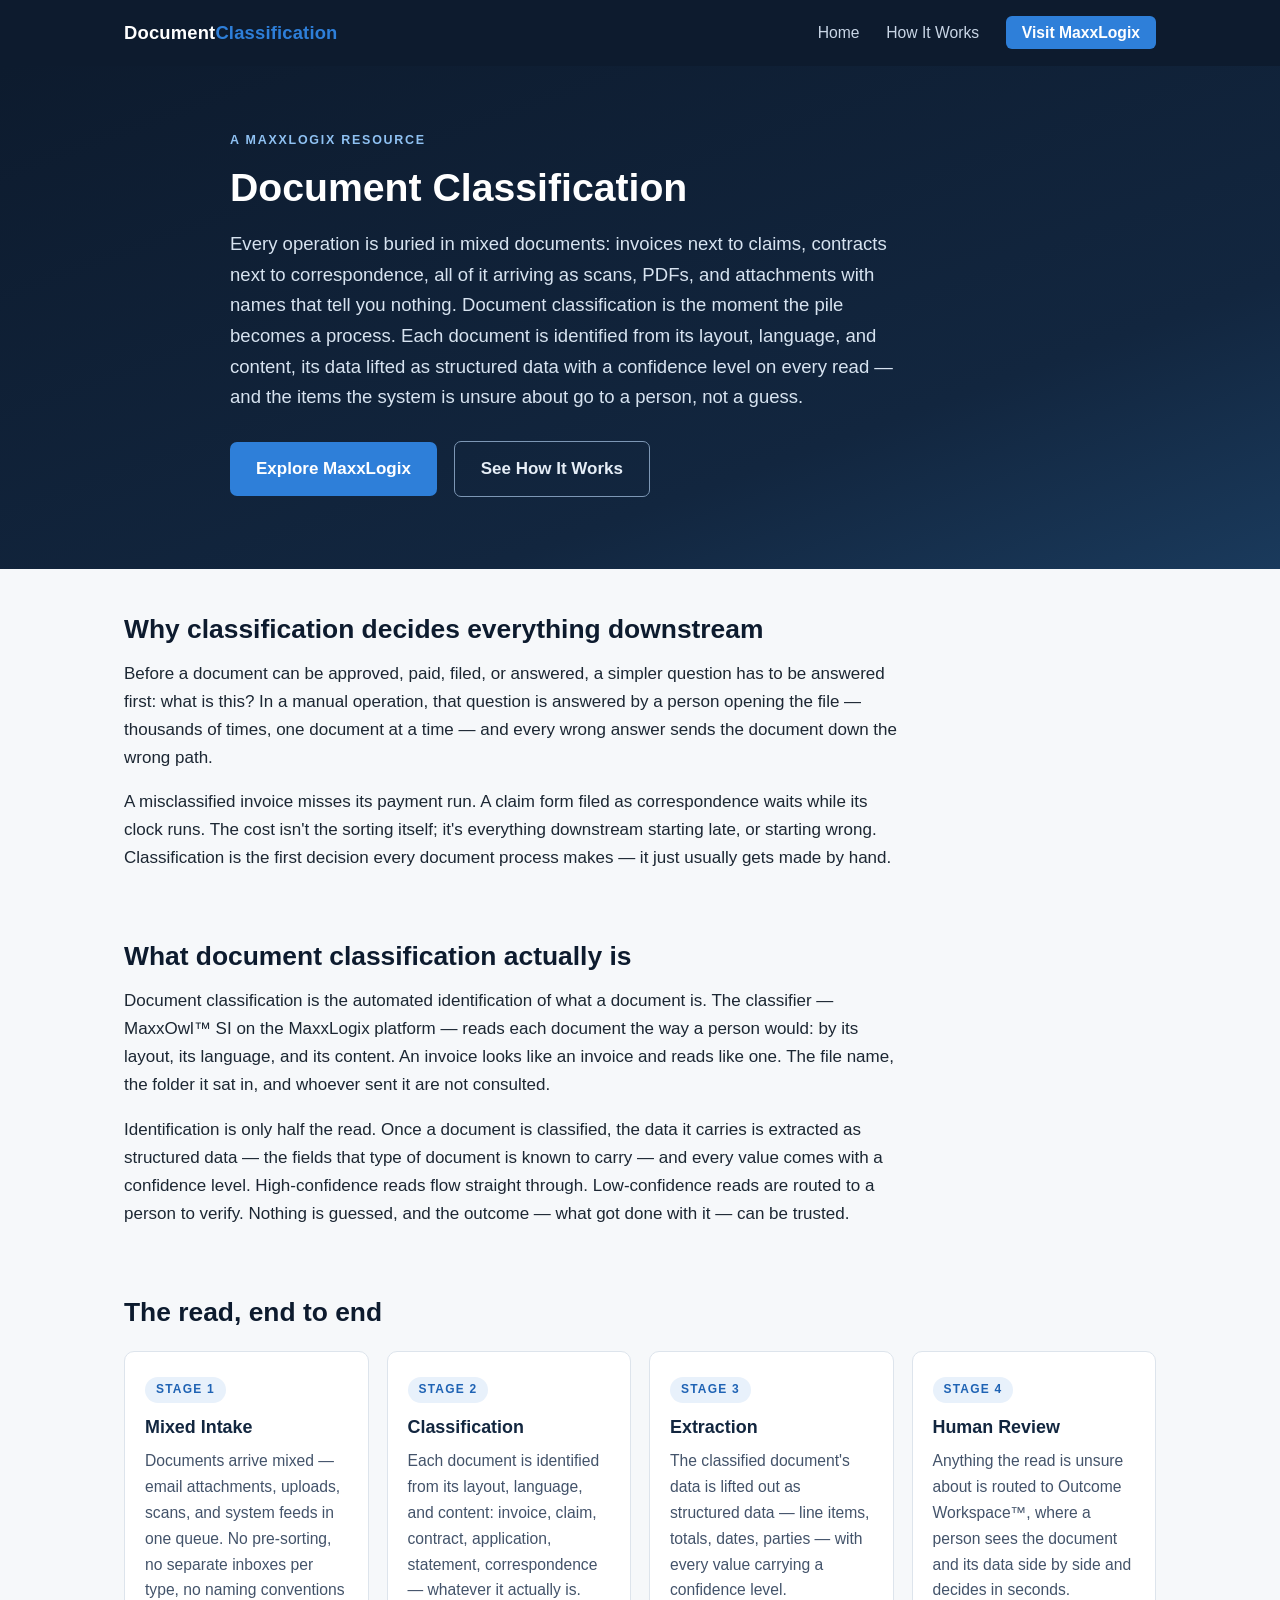
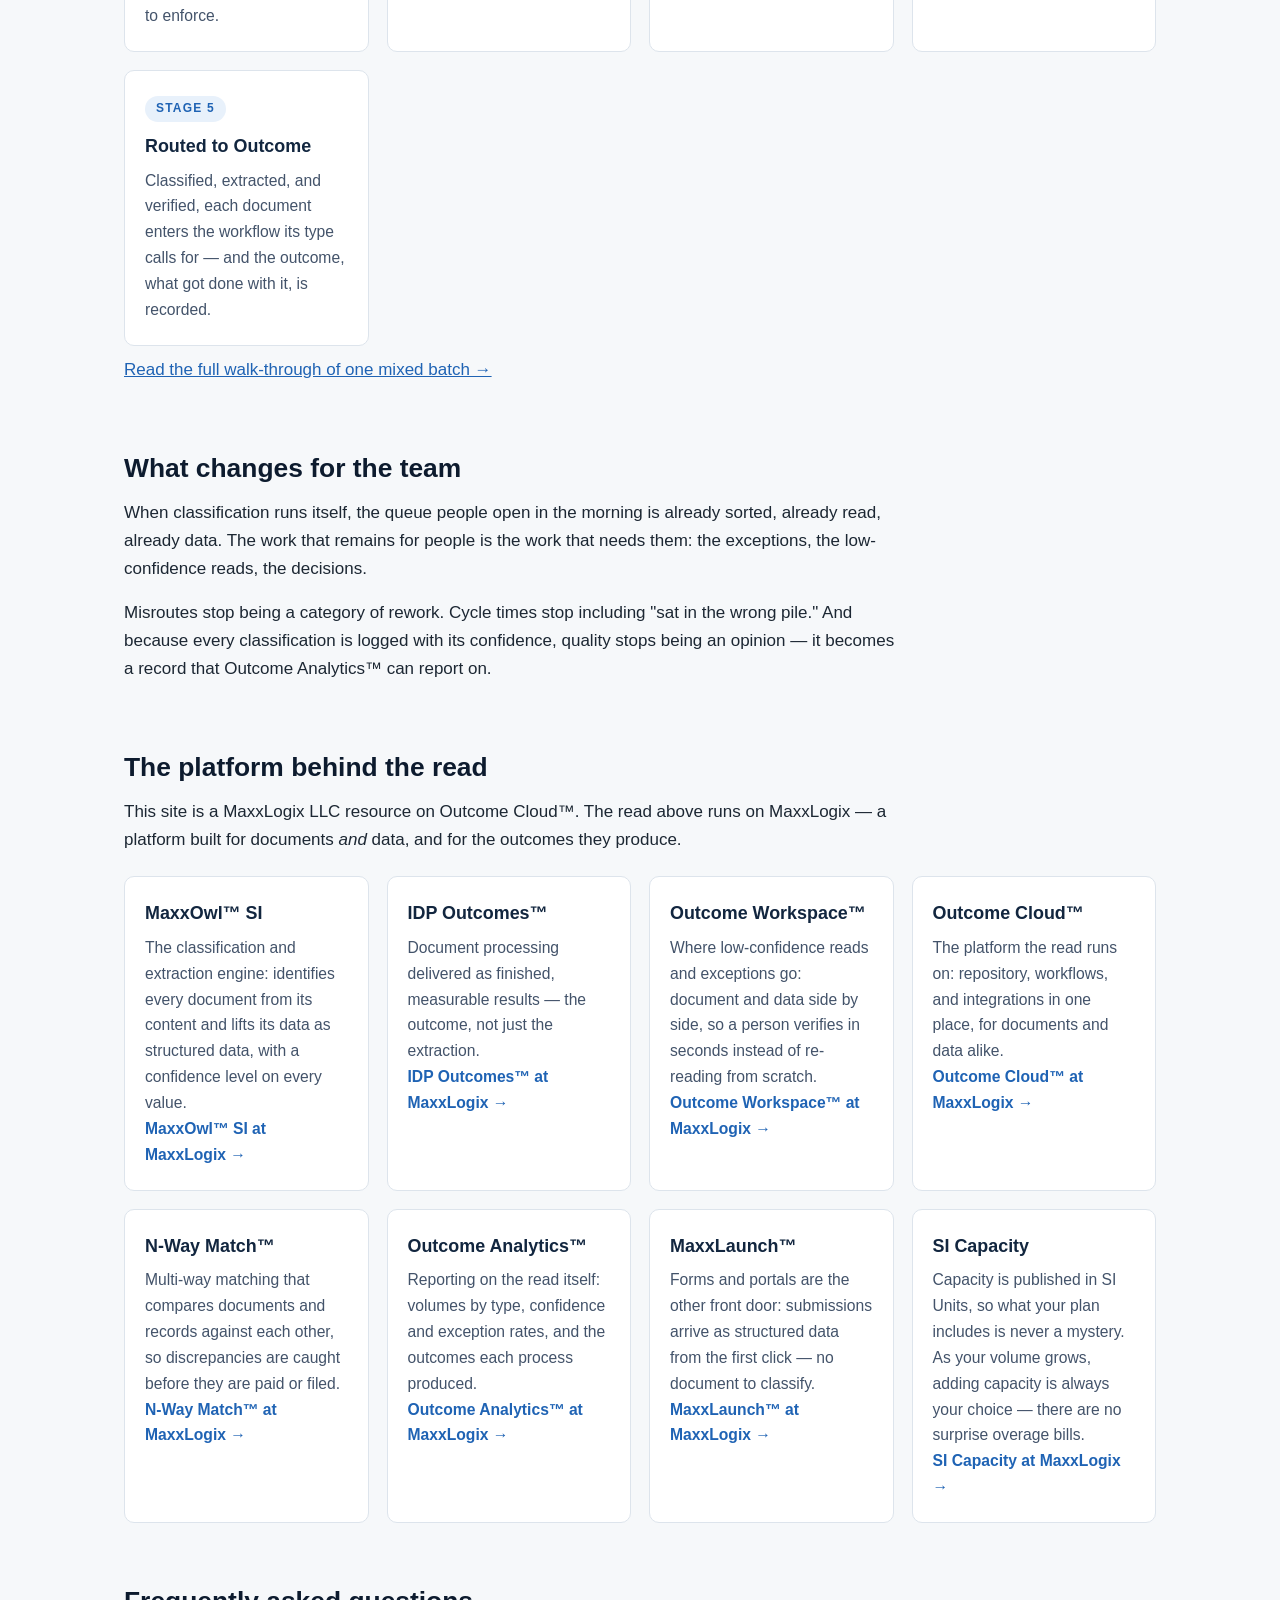
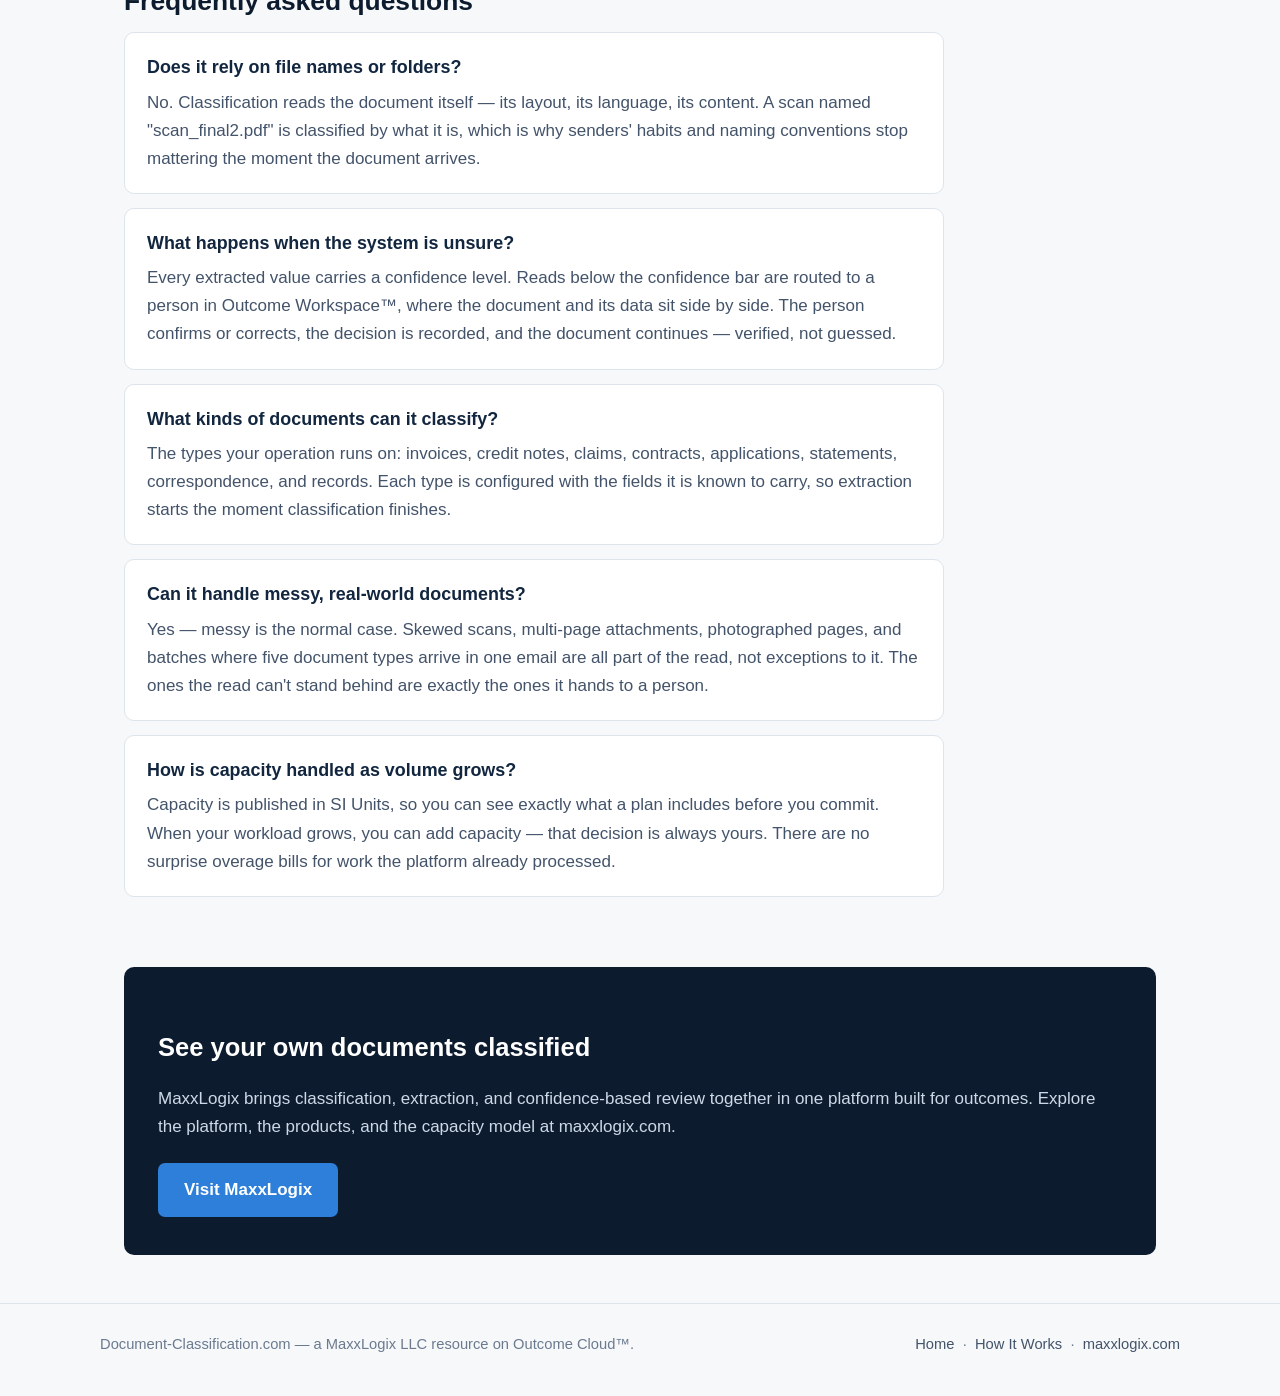
==== index.html @ e3ca1709 "Add files via upload" ====
<!DOCTYPE html>
<html lang="en">
<head>
<meta charset="UTF-8">
<meta name="viewport" content="width=device-width, initial-scale=1.0">
<title>Document Classification | Document Classification</title>
<meta name="description" content="Document classification identifies every incoming document from its layout, language, and content — never its file name — and lifts its data as structured data with confidence levels.">
<link rel="canonical" href="https://document-classification.com/">
<meta property="og:type" content="website">
<meta property="og:site_name" content="Document Classification">
<meta property="og:title" content="Document Classification">
<meta property="og:description" content="The pile becomes a process. How document classification identifies every document by content, extracts its data with confidence levels, and routes the unsure to people.">
<meta property="og:url" content="https://document-classification.com/">
<meta name="twitter:card" content="summary">
<link rel="stylesheet" href="style.css">
</head>
<body>

<header class="site-header">
  <div class="header-inner">
    <a class="wordmark" href="index.html">Document<span>Classification</span></a>
    <nav class="main-nav">
      <a href="index.html">Home</a>
      <a href="how-it-works.html">How It Works</a>
      <a class="nav-cta" href="https://maxxlogix.com">Visit MaxxLogix</a>
    </nav>
  </div>
</header>

<div class="hero">
  <div class="hero-inner">
    <p class="eyebrow">A MaxxLogix Resource</p>
    <h1>Document Classification</h1>
    <p class="lede">Every operation is buried in mixed documents: invoices next to claims, contracts next to correspondence, all of it arriving as scans, PDFs, and attachments with names that tell you nothing. Document classification is the moment the pile becomes a process. Each document is identified from its layout, language, and content, its data lifted as structured data with a confidence level on every read — and the items the system is unsure about go to a person, not a guess.</p>
    <a class="btn" href="https://maxxlogix.com">Explore MaxxLogix</a>
    <a class="btn ghost" href="how-it-works.html">See How It Works</a>
  </div>
</div>

<main>

  <section>
    <h2>Why classification decides everything downstream</h2>
    <p>Before a document can be approved, paid, filed, or answered, a simpler question has to be answered first: what is this? In a manual operation, that question is answered by a person opening the file — thousands of times, one document at a time — and every wrong answer sends the document down the wrong path.</p>
    <p>A misclassified invoice misses its payment run. A claim form filed as correspondence waits while its clock runs. The cost isn't the sorting itself; it's everything downstream starting late, or starting wrong. Classification is the first decision every document process makes — it just usually gets made by hand.</p>
  </section>

  <section>
    <h2>What document classification actually is</h2>
    <p>Document classification is the automated identification of what a document is. The classifier — MaxxOwl&trade; SI on the MaxxLogix platform — reads each document the way a person would: by its layout, its language, and its content. An invoice looks like an invoice and reads like one. The file name, the folder it sat in, and whoever sent it are not consulted.</p>
    <p>Identification is only half the read. Once a document is classified, the data it carries is extracted as structured data — the fields that type of document is known to carry — and every value comes with a confidence level. High-confidence reads flow straight through. Low-confidence reads are routed to a person to verify. Nothing is guessed, and the outcome — what got done with it — can be trusted.</p>
  </section>

  <section>
    <h2>The read, end to end</h2>
    <div class="grid">
      <div class="card">
        <span class="step">Stage 1</span>
        <h3>Mixed Intake</h3>
        <p>Documents arrive mixed — email attachments, uploads, scans, and system feeds in one queue. No pre-sorting, no separate inboxes per type, no naming conventions to enforce.</p>
      </div>
      <div class="card">
        <span class="step">Stage 2</span>
        <h3>Classification</h3>
        <p>Each document is identified from its layout, language, and content: invoice, claim, contract, application, statement, correspondence — whatever it actually is.</p>
      </div>
      <div class="card">
        <span class="step">Stage 3</span>
        <h3>Extraction</h3>
        <p>The classified document's data is lifted out as structured data — line items, totals, dates, parties — with every value carrying a confidence level.</p>
      </div>
      <div class="card">
        <span class="step">Stage 4</span>
        <h3>Human Review</h3>
        <p>Anything the read is unsure about is routed to Outcome Workspace&trade;, where a person sees the document and its data side by side and decides in seconds.</p>
      </div>
      <div class="card">
        <span class="step">Stage 5</span>
        <h3>Routed to Outcome</h3>
        <p>Classified, extracted, and verified, each document enters the workflow its type calls for — and the outcome, what got done with it, is recorded.</p>
      </div>
    </div>
    <p><a href="how-it-works.html">Read the full walk-through of one mixed batch &rarr;</a></p>
  </section>

  <section>
    <h2>What changes for the team</h2>
    <p>When classification runs itself, the queue people open in the morning is already sorted, already read, already data. The work that remains for people is the work that needs them: the exceptions, the low-confidence reads, the decisions.</p>
    <p>Misroutes stop being a category of rework. Cycle times stop including "sat in the wrong pile." And because every classification is logged with its confidence, quality stops being an opinion — it becomes a record that Outcome Analytics&trade; can report on.</p>
  </section>

  <section>
    <h2>The platform behind the read</h2>
    <p class="narrow">This site is a MaxxLogix LLC resource on Outcome Cloud&trade;. The read above runs on MaxxLogix — a platform built for documents <em>and</em> data, and for the outcomes they produce.</p>
    <div class="grid">
      <div class="card">
        <h3>MaxxOwl&trade; SI</h3>
        <p>The classification and extraction engine: identifies every document from its content and lifts its data as structured data, with a confidence level on every value.</p>
        <p><a href="https://maxxlogix.com/maxxowl-si/">MaxxOwl&trade; SI at MaxxLogix &rarr;</a></p>
      </div>
      <div class="card">
        <h3>IDP Outcomes&trade;</h3>
        <p>Document processing delivered as finished, measurable results — the outcome, not just the extraction.</p>
        <p><a href="https://maxxlogix.com/idp-outcomes/">IDP Outcomes&trade; at MaxxLogix &rarr;</a></p>
      </div>
      <div class="card">
        <h3>Outcome Workspace&trade;</h3>
        <p>Where low-confidence reads and exceptions go: document and data side by side, so a person verifies in seconds instead of re-reading from scratch.</p>
        <p><a href="https://maxxlogix.com/outcome-workspace/">Outcome Workspace&trade; at MaxxLogix &rarr;</a></p>
      </div>
      <div class="card">
        <h3>Outcome Cloud&trade;</h3>
        <p>The platform the read runs on: repository, workflows, and integrations in one place, for documents and data alike.</p>
        <p><a href="https://maxxlogix.com/outcome-cloud/">Outcome Cloud&trade; at MaxxLogix &rarr;</a></p>
      </div>
      <div class="card">
        <h3>N-Way Match&trade;</h3>
        <p>Multi-way matching that compares documents and records against each other, so discrepancies are caught before they are paid or filed.</p>
        <p><a href="https://maxxlogix.com/outcome-match/">N-Way Match&trade; at MaxxLogix &rarr;</a></p>
      </div>
      <div class="card">
        <h3>Outcome Analytics&trade;</h3>
        <p>Reporting on the read itself: volumes by type, confidence and exception rates, and the outcomes each process produced.</p>
        <p><a href="https://maxxlogix.com/outcome-analytics/">Outcome Analytics&trade; at MaxxLogix &rarr;</a></p>
      </div>
      <div class="card">
        <h3>MaxxLaunch&trade;</h3>
        <p>Forms and portals are the other front door: submissions arrive as structured data from the first click — no document to classify.</p>
        <p><a href="https://maxxlogix.com/maxxlaunch/">MaxxLaunch&trade; at MaxxLogix &rarr;</a></p>
      </div>
      <div class="card">
        <h3>SI Capacity</h3>
        <p>Capacity is published in SI Units, so what your plan includes is never a mystery. As your volume grows, adding capacity is always your choice — there are no surprise overage bills.</p>
        <p><a href="https://maxxlogix.com/si-capacity/">SI Capacity at MaxxLogix &rarr;</a></p>
      </div>
    </div>
  </section>

  <section>
    <h2>Frequently asked questions</h2>

    <div class="faq-item">
      <h3>Does it rely on file names or folders?</h3>
      <p>No. Classification reads the document itself — its layout, its language, its content. A scan named "scan_final2.pdf" is classified by what it is, which is why senders' habits and naming conventions stop mattering the moment the document arrives.</p>
    </div>

    <div class="faq-item">
      <h3>What happens when the system is unsure?</h3>
      <p>Every extracted value carries a confidence level. Reads below the confidence bar are routed to a person in Outcome Workspace&trade;, where the document and its data sit side by side. The person confirms or corrects, the decision is recorded, and the document continues — verified, not guessed.</p>
    </div>

    <div class="faq-item">
      <h3>What kinds of documents can it classify?</h3>
      <p>The types your operation runs on: invoices, credit notes, claims, contracts, applications, statements, correspondence, and records. Each type is configured with the fields it is known to carry, so extraction starts the moment classification finishes.</p>
    </div>

    <div class="faq-item">
      <h3>Can it handle messy, real-world documents?</h3>
      <p>Yes — messy is the normal case. Skewed scans, multi-page attachments, photographed pages, and batches where five document types arrive in one email are all part of the read, not exceptions to it. The ones the read can't stand behind are exactly the ones it hands to a person.</p>
    </div>

    <div class="faq-item">
      <h3>How is capacity handled as volume grows?</h3>
      <p>Capacity is published in SI Units, so you can see exactly what a plan includes before you commit. When your workload grows, you can add capacity — that decision is always yours. There are no surprise overage bills for work the platform already processed.</p>
    </div>
  </section>

  <div class="cta-band">
    <h2>See your own documents classified</h2>
    <p>MaxxLogix brings classification, extraction, and confidence-based review together in one platform built for outcomes. Explore the platform, the products, and the capacity model at maxxlogix.com.</p>
    <a class="btn" href="https://maxxlogix.com">Visit MaxxLogix</a>
  </div>

</main>

<footer class="site-footer">
  <div class="footer-inner">
    <span>Document-Classification.com — a MaxxLogix LLC resource on Outcome Cloud&trade;.</span>
    <span><a href="index.html">Home</a> &nbsp;·&nbsp; <a href="how-it-works.html">How It Works</a> &nbsp;·&nbsp; <a href="https://maxxlogix.com">maxxlogix.com</a></span>
  </div>
</footer>

</body>
</html>
---- style.css ----
/* Document Classification — microsite styles
   Palette: deep navy / slate with a single steel-blue accent.
   No external assets. System font stack only. */

:root {
  --navy: #0d1b2e;
  --navy-2: #12263f;
  --slate: #43536a;
  --slate-light: #6b7a8f;
  --ink: #1c2733;
  --bg: #f6f8fa;
  --card: #ffffff;
  --line: #dde4ec;
  --accent: #2e7fd9;
  --accent-dark: #1f63b4;
  --radius: 10px;
}

* { box-sizing: border-box; }

html { scroll-behavior: smooth; }

body {
  margin: 0;
  font-family: -apple-system, BlinkMacSystemFont, "Segoe UI", Roboto,
    "Helvetica Neue", Arial, sans-serif;
  color: var(--ink);
  background: var(--bg);
  line-height: 1.65;
  font-size: 17px;
}

a { color: var(--accent-dark); }
a:hover { color: var(--accent); }

/* ---------- Header ---------- */
.site-header {
  background: var(--navy);
  color: #fff;
}
.header-inner {
  max-width: 1080px;
  margin: 0 auto;
  padding: 18px 24px;
  display: flex;
  flex-wrap: wrap;
  align-items: center;
  justify-content: space-between;
  gap: 12px;
}
.wordmark {
  color: #fff;
  text-decoration: none;
  font-weight: 700;
  font-size: 1.15rem;
  letter-spacing: 0.01em;
}
.wordmark span { color: var(--accent); }
.main-nav a {
  color: #c9d6e6;
  text-decoration: none;
  margin-left: 22px;
  font-size: 0.98rem;
}
.main-nav a:hover { color: #fff; }
.main-nav a.nav-cta {
  background: var(--accent);
  color: #fff;
  padding: 8px 16px;
  border-radius: 6px;
  font-weight: 600;
}
.main-nav a.nav-cta:hover { background: var(--accent-dark); }

/* ---------- Hero ---------- */
.hero {
  background: linear-gradient(160deg, var(--navy) 0%, var(--navy-2) 70%, #1a3a5c 100%);
  color: #fff;
  padding: 64px 24px 72px;
}
.hero-inner { max-width: 820px; margin: 0 auto; }
.hero .eyebrow {
  text-transform: uppercase;
  letter-spacing: 0.14em;
  font-size: 0.78rem;
  font-weight: 700;
  color: #8fc1f2;
  margin: 0 0 14px;
}
.hero h1 {
  font-size: 2.45rem;
  line-height: 1.18;
  margin: 0 0 18px;
  font-weight: 750;
}
.hero p.lede {
  font-size: 1.16rem;
  color: #d7e3f0;
  margin: 0 0 28px;
  max-width: 680px;
}
.btn {
  display: inline-block;
  background: var(--accent);
  color: #fff;
  text-decoration: none;
  font-weight: 600;
  padding: 13px 26px;
  border-radius: 7px;
  margin-right: 12px;
}
.btn:hover { background: var(--accent-dark); color: #fff; }
.btn.ghost {
  background: transparent;
  border: 1px solid #7d97b5;
  color: #e6eef7;
}
.btn.ghost:hover { border-color: #fff; color: #fff; }

/* ---------- Layout ---------- */
main { max-width: 1080px; margin: 0 auto; padding: 0 24px; }
section { padding: 44px 0 8px; }
section h2 {
  font-size: 1.65rem;
  line-height: 1.25;
  color: var(--navy);
  margin: 0 0 14px;
}
section h3 { color: var(--navy-2); margin: 0 0 8px; font-size: 1.12rem; }
section p { max-width: 780px; margin: 0 0 16px; }
.narrow { max-width: 780px; }

/* ---------- Stage / card grids ---------- */
.grid {
  display: grid;
  grid-template-columns: repeat(auto-fit, minmax(230px, 1fr));
  gap: 18px;
  margin: 22px 0 10px;
}
.card {
  background: var(--card);
  border: 1px solid var(--line);
  border-radius: var(--radius);
  padding: 22px 20px;
}
.card .step {
  display: inline-block;
  font-size: 0.75rem;
  font-weight: 700;
  letter-spacing: 0.1em;
  text-transform: uppercase;
  color: var(--accent-dark);
  background: #e8f1fb;
  border-radius: 20px;
  padding: 3px 11px;
  margin-bottom: 10px;
}
.card p { margin: 0; font-size: 0.98rem; color: var(--slate); }
.card h3 { margin-bottom: 6px; }
.card a { font-weight: 600; text-decoration: none; }
.card a:hover { text-decoration: underline; }

/* ---------- Deep-dive stage list (how it works) ---------- */
.stage-list { max-width: 820px; }
.stage-block {
  background: var(--card);
  border: 1px solid var(--line);
  border-left: 4px solid var(--accent);
  border-radius: var(--radius);
  padding: 22px 24px;
  margin-bottom: 16px;
}
.stage-block p { margin: 0 0 10px; }
.stage-block p:last-child { margin-bottom: 0; }

/* ---------- FAQ ---------- */
.faq-item {
  background: var(--card);
  border: 1px solid var(--line);
  border-radius: var(--radius);
  padding: 20px 22px;
  margin-bottom: 14px;
  max-width: 820px;
}
.faq-item h3 { margin-bottom: 6px; }
.faq-item p { margin: 0; color: var(--slate); }

/* ---------- CTA band ---------- */
.cta-band {
  background: var(--navy);
  color: #fff;
  border-radius: var(--radius);
  padding: 38px 34px;
  margin: 48px 0;
  text-align: left;
}
.cta-band h2 { color: #fff; margin-bottom: 10px; }
.cta-band p { color: #ccd9e8; margin-bottom: 22px; }

/* ---------- Footer ---------- */
.site-footer {
  border-top: 1px solid var(--line);
  margin-top: 24px;
  padding: 28px 24px 40px;
  color: var(--slate-light);
  font-size: 0.92rem;
}
.footer-inner {
  max-width: 1080px;
  margin: 0 auto;
  display: flex;
  flex-wrap: wrap;
  gap: 10px 28px;
  justify-content: space-between;
}
.site-footer a { color: var(--slate); text-decoration: none; }
.site-footer a:hover { text-decoration: underline; }

/* ---------- Breadcrumb (subpage) ---------- */
.crumb { padding: 22px 0 0; font-size: 0.92rem; color: var(--slate-light); }
.crumb a { text-decoration: none; }
.crumb a:hover { text-decoration: underline; }
.page-head { padding-top: 18px; }
.page-head h1 { font-size: 2.05rem; color: var(--navy); line-height: 1.22; margin: 0 0 12px; }
.page-head p.lede { font-size: 1.1rem; color: var(--slate); max-width: 760px; }

/* ---------- Responsive ---------- */
@media (max-width: 640px) {
  body { font-size: 16px; }
  .hero { padding: 44px 20px 52px; }
  .hero h1 { font-size: 1.85rem; }
  .page-head h1 { font-size: 1.6rem; }
  section h2 { font-size: 1.4rem; }
  .main-nav a { margin-left: 14px; }
  .btn { display: block; text-align: center; margin: 0 0 10px; }
  .cta-band { padding: 28px 22px; }
}
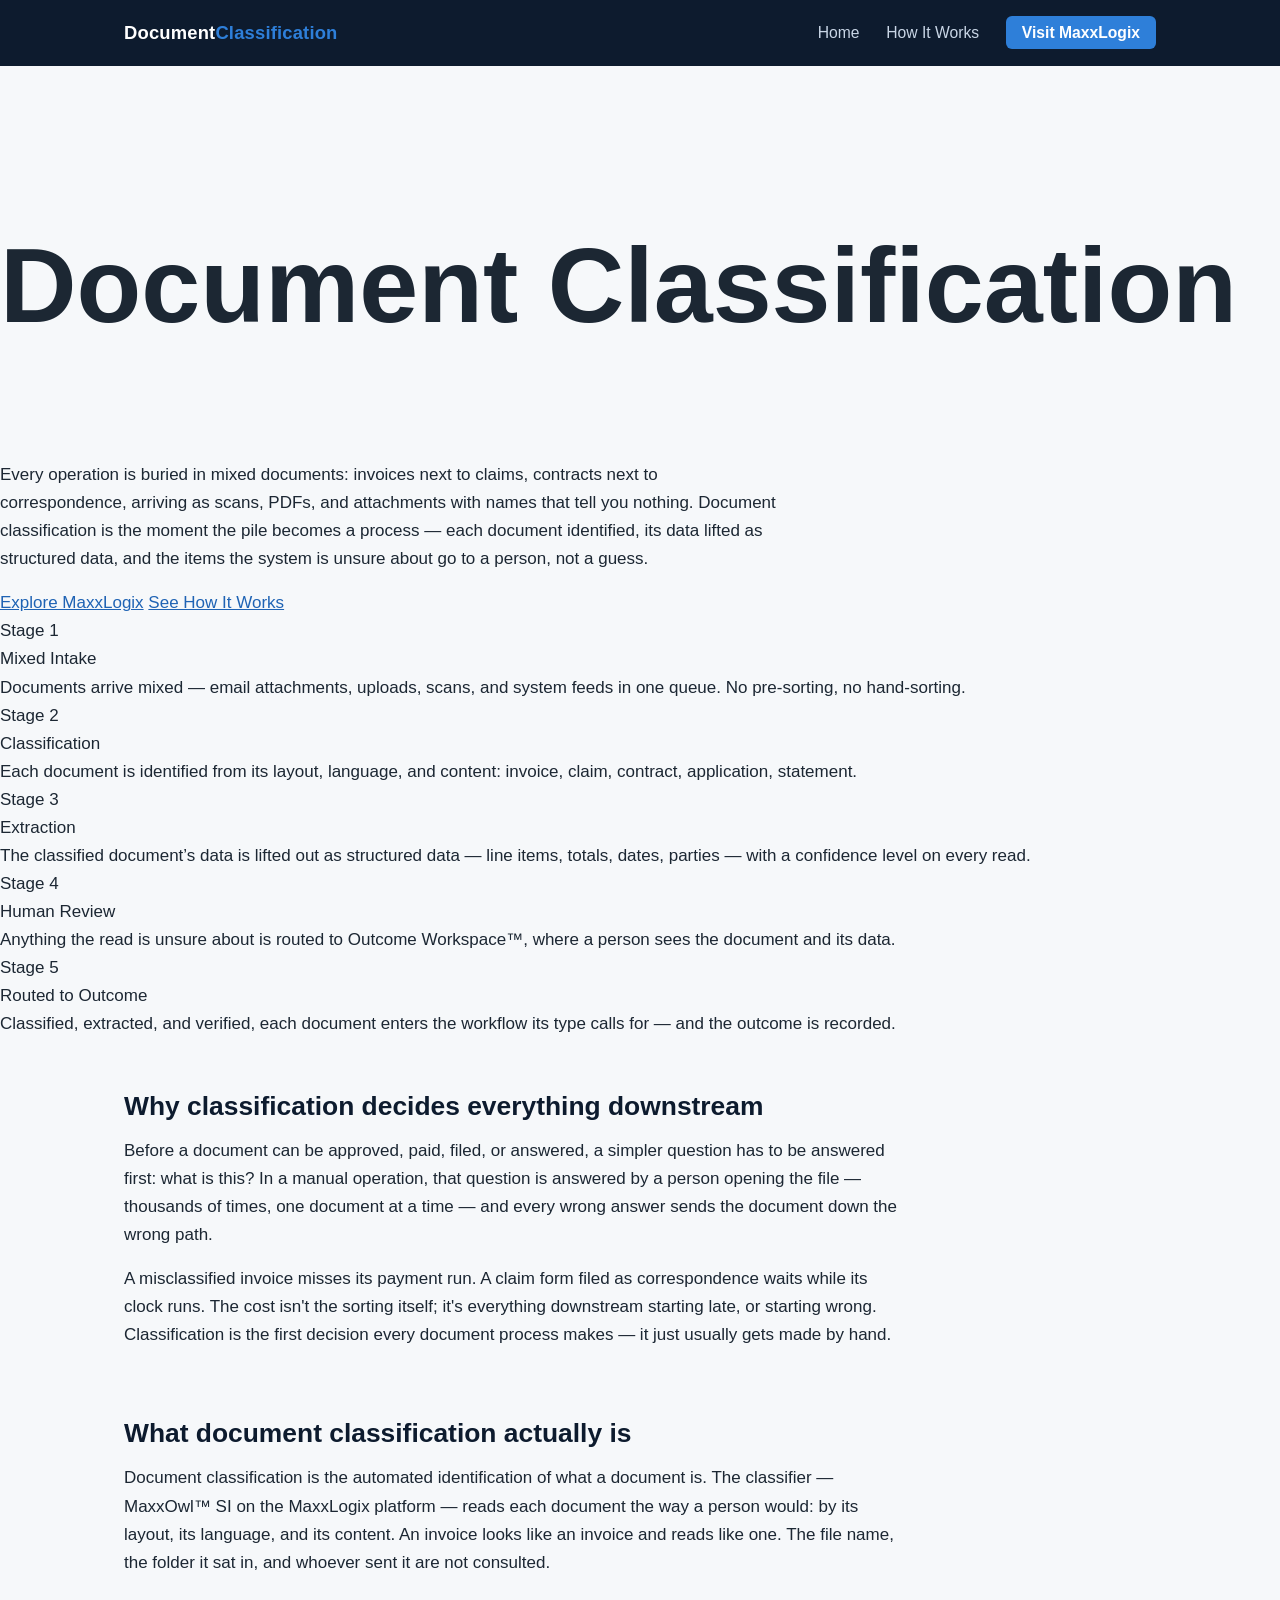
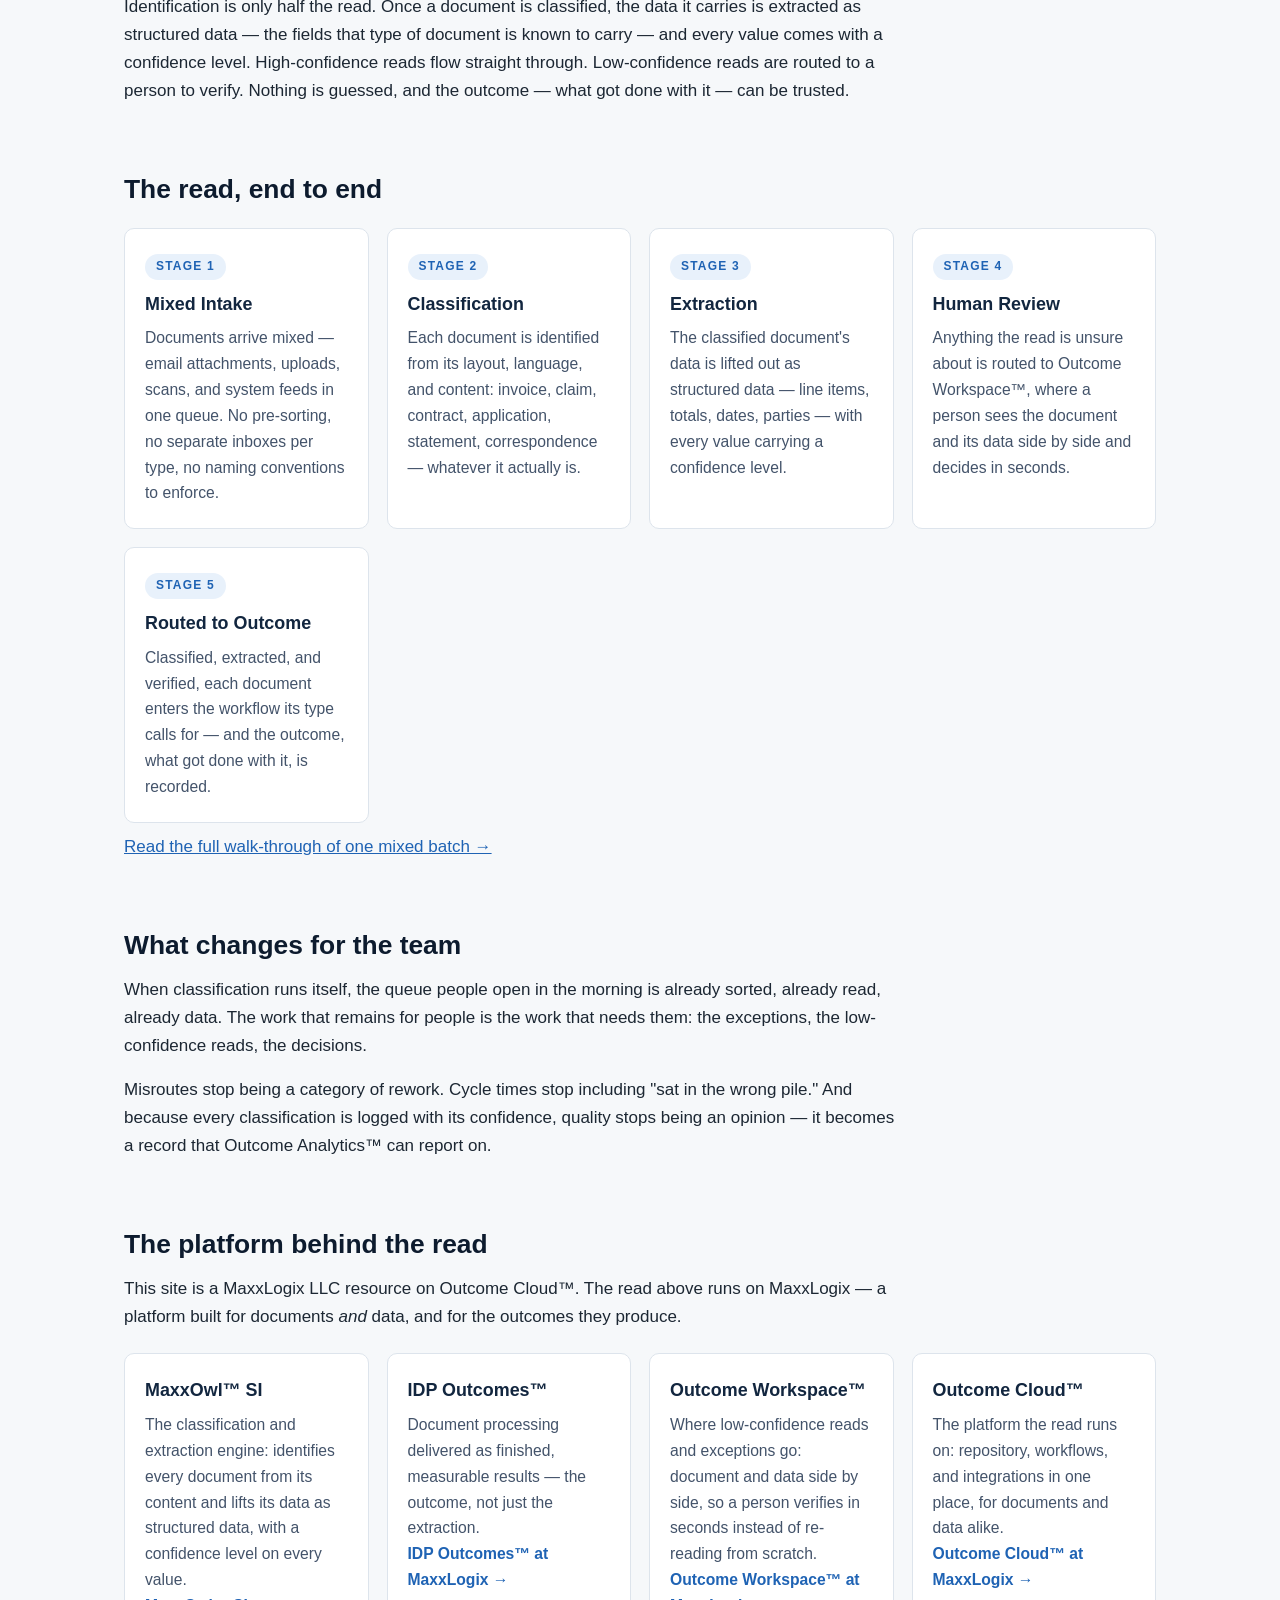
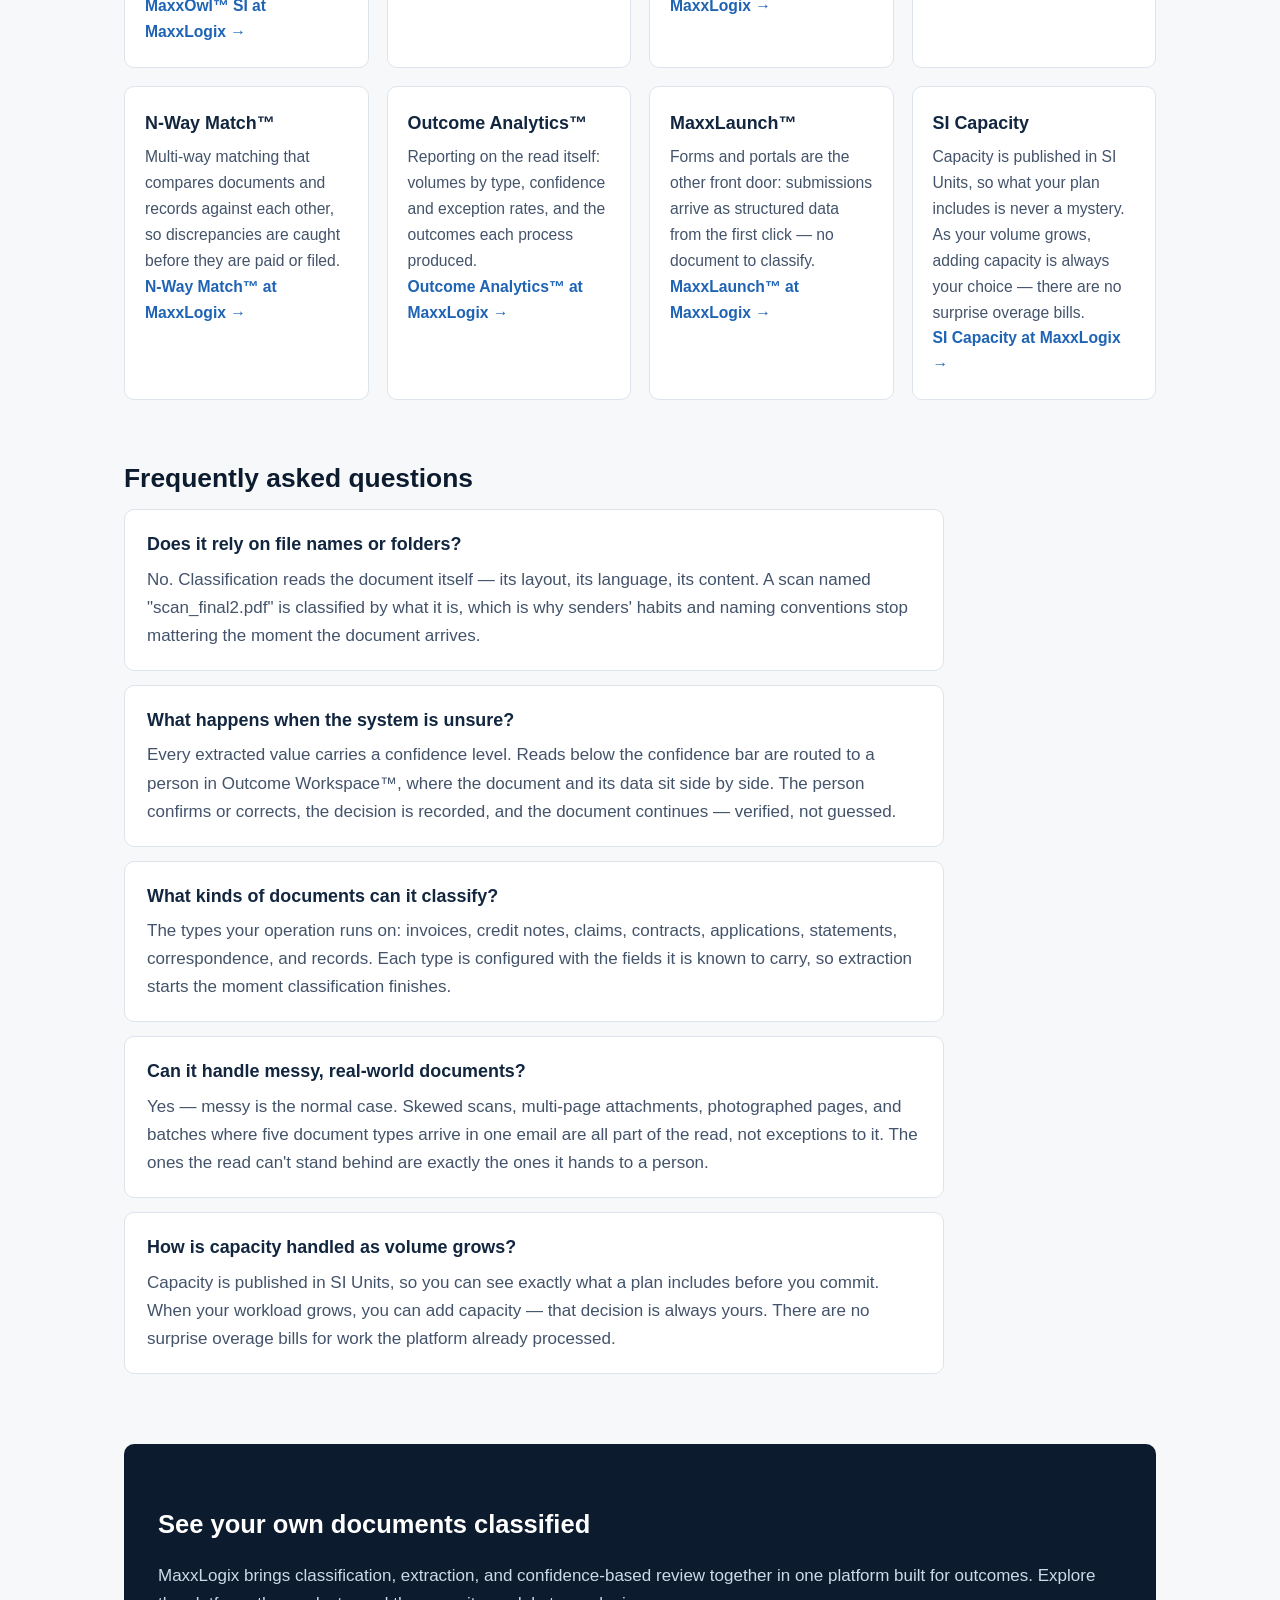
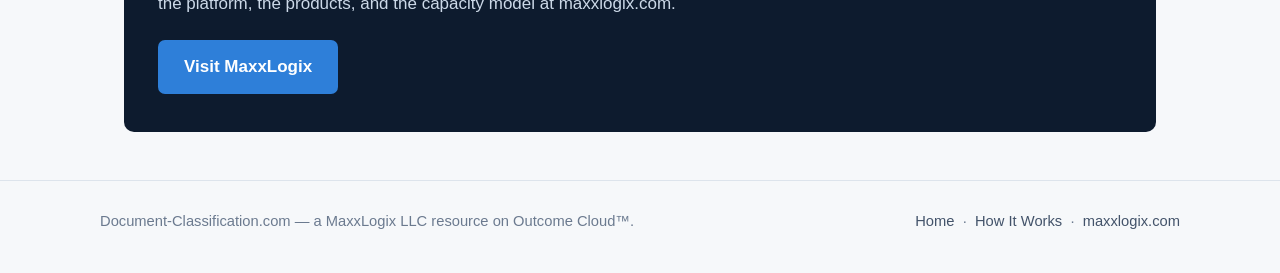
==== commit ee7055b7: "Hero refresh: bold hero redesign (approved 2026-11-17)" ====
--- a/index.html
+++ b/index.html
@@ -27,15 +27,27 @@
   </div>
 </header>
 
-<div class="hero">
-  <div class="hero-inner">
-    <p class="eyebrow">A MaxxLogix Resource</p>
-    <h1>Document Classification</h1>
-    <p class="lede">Every operation is buried in mixed documents: invoices next to claims, contracts next to correspondence, all of it arriving as scans, PDFs, and attachments with names that tell you nothing. Document classification is the moment the pile becomes a process. Each document is identified from its layout, language, and content, its data lifted as structured data with a confidence level on every read — and the items the system is unsure about go to a person, not a guess.</p>
-    <a class="btn" href="https://maxxlogix.com">Explore MaxxLogix</a>
-    <a class="btn ghost" href="how-it-works.html">See How It Works</a>
+<section class="bh">
+  <div class="bh-wrap">
+    <div class="bh-grid">
+      <div>
+        <h1 class="bh-h1" style="font-size:106px">Document <span class="bh-a">Classification</span></h1>
+        <p class="bh-lede">Every operation is buried in mixed documents: invoices next to claims, contracts next to correspondence, arriving as scans, PDFs, and attachments with names that tell you nothing. Document classification is the moment the pile becomes a process — each document identified, its data lifted as structured data, and the items the system is unsure about go to a person, not a guess.</p>
+        <div class="bh-actions">
+          <a class="bh-btn" href="https://maxxlogix.com">Explore MaxxLogix</a>
+          <a class="bh-link2" href="how-it-works.html">See How It Works</a>
+        </div>
+      </div>
+      <div class="bh-path" aria-label="The path, end to end">
+        <div class="bh-stage bh-s1"><div class="bh-n">Stage 1</div><div class="bh-t">Mixed Intake</div><div class="bh-d">Documents arrive mixed — email attachments, uploads, scans, and system feeds in one queue. No pre-sorting, no hand-sorting.</div></div>
+        <div class="bh-stage bh-s2"><div class="bh-n">Stage 2</div><div class="bh-t">Classification</div><div class="bh-d">Each document is identified from its layout, language, and content: invoice, claim, contract, application, statement.</div></div>
+        <div class="bh-stage bh-s3"><div class="bh-n">Stage 3</div><div class="bh-t">Extraction</div><div class="bh-d">The classified document&rsquo;s data is lifted out as structured data — line items, totals, dates, parties — with a confidence level on every read.</div></div>
+        <div class="bh-stage bh-s4"><div class="bh-n">Stage 4</div><div class="bh-t">Human Review</div><div class="bh-d">Anything the read is unsure about is routed to Outcome Workspace&trade;, where a person sees the document and its data.</div></div>
+        <div class="bh-stage bh-s5"><div class="bh-n">Stage 5</div><div class="bh-t">Routed to Outcome</div><div class="bh-d">Classified, extracted, and verified, each document enters the workflow its type calls for — and the outcome is recorded.</div></div>
+      </div>
+    </div>
   </div>
-</div>
+</section>
 
 <main>
 
